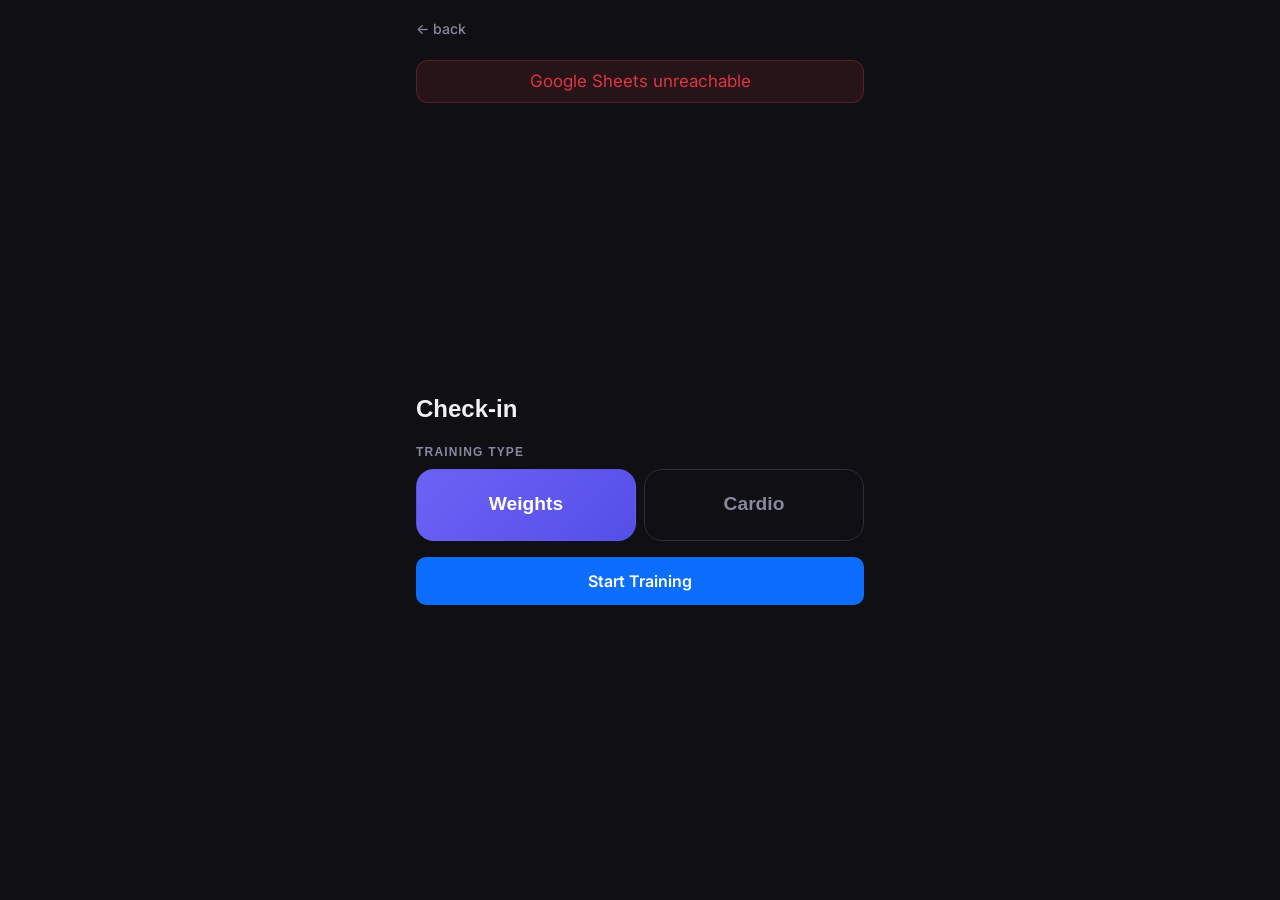
==== gymapps/checkin.html @ d34bef85 "Update checkin.html" ====
<!DOCTYPE html>
<html lang="en">
<head>
  <meta charset="UTF-8" />
  <meta name="viewport" content="width=device-width, initial-scale=1.0, user-scalable=no" />
  <title>Check-in</title>
  <link rel="stylesheet" href="shared.css" />
  <style>
    .ci-page {
      display: flex;
      flex-direction: column;
      height: 100vh;
      height: 100dvh;
      padding: 16px;
      overflow: hidden;
    }

    .top-bar {
      flex-shrink: 0;
      margin-bottom: 8px;
    }

    #syncNotice {
      background: rgba(245, 158, 11, 0.12);
      border: 1px solid rgba(245, 158, 11, 0.35);
      border-radius: 12px;
      padding: 10px 12px;
      color: var(--amber);
      text-align: center;
      margin-bottom: 8px;
      flex-shrink: 0;
    }

    #statusNotice {
      background: rgba(34, 197, 94, 0.10);
      border: 1px solid rgba(34, 197, 94, 0.25);
      border-radius: 12px;
      padding: 8px 12px;
      color: var(--green);
      text-align: center;
      margin-bottom: 8px;
      flex-shrink: 0;
    }

    .hidden {
      display: none !important;
    }

    h1 {
      font-family: 'Syne', sans-serif;
      font-weight: 800;
      font-size: 1.5rem;
      color: var(--text);
      margin: 0;
    }

    .label {
      font-family: 'Syne', sans-serif;
      font-weight: 700;
      font-size: 0.75rem;
      text-transform: uppercase;
      letter-spacing: 0.1em;
      color: var(--muted);
    }

    input,
    textarea {
      width: 100%;
      background: var(--card);
      border: 1px solid var(--border);
      border-radius: 14px;
      color: var(--text);
      padding: 12px 14px;
      box-sizing: border-box;
      outline: none;
      font: inherit;
    }

    textarea {
      min-height: 52px;
      resize: none;
    }

    #viewIdle {
      flex: 1;
      display: flex;
      flex-direction: column;
      justify-content: center;
      gap: 16px;
      overflow: hidden;
    }

    .toggle-group {
      display: flex;
      gap: 8px;
    }

    .toggle-option {
      flex: 1;
      min-height: 72px;
      display: flex;
      align-items: center;
      justify-content: center;
      border-radius: 18px;
      border: 1px solid var(--border);
      background: var(--card);
      color: var(--muted);
      font-family: 'Syne', sans-serif;
      font-weight: 800;
      font-size: 1.2rem;
      cursor: pointer;
      user-select: none;
    }

    .toggle-option.selected.weights {
      background: linear-gradient(135deg, #6c63f5 0%, #554ee8 100%);
      color: white;
      border-color: transparent;
    }

    .toggle-option.selected.cardio {
      background: linear-gradient(135deg, #e91e8c 0%, #c21874 100%);
      color: white;
      border-color: transparent;
    }

    #viewResume {
      flex: 1;
      display: flex;
      flex-direction: column;
      justify-content: center;
      gap: 10px;
    }

    .resume-title {
      font-family: 'Syne', sans-serif;
      font-weight: 800;
      font-size: 1.5rem;
      color: var(--text);
    }

    .resume-meta {
      font-family: 'DM Mono', monospace;
      font-weight: 500;
      color: var(--muted);
      line-height: 1.5;
    }

    #viewActive {
      flex: 1;
      display: flex;
      flex-direction: column;
    }

    .active-type-label {
      font-family: 'Syne', sans-serif;
      font-weight: 700;
      font-size: 0.75rem;
      text-transform: uppercase;
      letter-spacing: 0.1em;
      color: var(--muted);
      flex-shrink: 0;
    }

    .active-center {
      flex: 1;
      display: flex;
      flex-direction: column;
      justify-content: center;
      align-items: center;
    }

    .active-timer {
      font-family: 'DM Mono', monospace;
      font-weight: 500;
      font-size: clamp(3.4rem, 14vw, 5rem);
      line-height: 1;
      color: var(--text);
    }

    .active-timer.warning-color {
      color: var(--amber);
    }

    .active-warning {
      margin-top: 12px;
      font-family: 'Syne', sans-serif;
      font-weight: 700;
      font-size: 0.75rem;
      text-transform: uppercase;
      letter-spacing: 0.08em;
      color: var(--amber);
      text-align: center;
    }

    .active-buttons {
      display: flex;
      flex-direction: column;
      gap: 8px;
      flex-shrink: 0;
    }

    #viewSummary {
      flex: 1;
      display: flex;
      flex-direction: column;
      gap: 10px;
      overflow: hidden;
    }

    .summary-elapsed {
      font-family: 'DM Mono', monospace;
      font-weight: 500;
      font-size: clamp(2.4rem, 10vw, 3rem);
      line-height: 1;
      color: var(--green);
      text-align: center;
      flex-shrink: 0;
      margin-top: 4px;
    }

    .limit-msg {
      text-align: center;
      color: var(--amber);
      font-family: 'Syne', sans-serif;
      font-weight: 700;
      font-size: 0.75rem;
      text-transform: uppercase;
      letter-spacing: 0.08em;
      flex-shrink: 0;
    }

    .time-row {
      display: flex;
      gap: 8px;
      flex-shrink: 0;
    }

    .time-field {
      flex: 1;
      display: flex;
      flex-direction: column;
      gap: 4px;
    }

    .summary-section,
    .summary-comment {
      display: flex;
      flex-direction: column;
      gap: 6px;
      flex-shrink: 0;
    }

    .chip-group {
      display: flex;
      gap: 6px;
      flex-wrap: wrap;
    }

    .chip {
      background: var(--card);
      border: 1px solid var(--border);
      border-radius: 12px;
      color: var(--muted);
      padding: 8px 14px;
      font-family: 'Syne', sans-serif;
      font-weight: 800;
      font-size: 0.9rem;
      cursor: pointer;
      user-select: none;
    }

    .chip.selected {
      background: linear-gradient(135deg, #6c63f5 0%, #554ee8 100%);
      border-color: transparent;
      color: white;
    }

    .summary-buttons {
      margin-top: auto;
      display: flex;
      flex-direction: column;
      gap: 8px;
      flex-shrink: 0;
      padding-top: 4px;
    }
  </style>
</head>
<body>
  <div class="ci-page">
    <div class="top-bar">
      <a class="back-link" href="index.html">← back</a>
    </div>

    <div id="syncNotice" class="hidden">Saved locally — will sync on next open</div>
    <div id="statusNotice" class="hidden"></div>

    <!-- IDLE -->
    <div id="viewIdle" class="hidden">
      <h1>Check-in</h1>

      <div>
        <div class="label" style="margin-bottom:8px;">Training type</div>
        <div class="toggle-group">
          <div
            class="toggle-option selected weights"
            id="toggleWeights"
            onclick="selectType('weights')"
          >
            Weights
          </div>
          <div
            class="toggle-option cardio"
            id="toggleCardio"
            onclick="selectType('cardio')"
          >
            Cardio
          </div>
        </div>
      </div>

      <button class="btn-primary" onclick="startSession()">Start Training</button>
    </div>

    <!-- RESUME -->
    <div id="viewResume" class="hidden">
      <div class="resume-title">Active session found</div>
      <div class="resume-meta" id="resumeMeta"></div>
      <button class="btn-primary" onclick="resumeSession()">Resume</button>
      <button class="btn-secondary" onclick="stopNow()">Stop now</button>
      <button class="btn-danger" onclick="discardSession()">Discard</button>
    </div>

    <!-- ACTIVE -->
    <div id="viewActive" class="hidden">
      <div class="active-type-label" id="activeTypeLabel">Weights</div>

      <div class="active-center">
        <div class="active-timer" id="activeTimer">0:00</div>
        <div class="active-warning hidden" id="activeWarning">2h limit approaching</div>
      </div>

      <div class="active-buttons">
        <button class="btn-secondary" id="btnPause" onclick="togglePause()">Pause Training</button>
        <button class="btn-danger" onclick="stopSession()">Stop Training</button>
      </div>
    </div>

    <!-- SUMMARY -->
    <div id="viewSummary" class="hidden">
      <div class="summary-elapsed" id="summaryElapsed">0:00</div>
      <div class="limit-msg hidden" id="limitMsg"></div>

      <div class="time-row">
        <div class="time-field">
          <div class="label">Start</div>
          <input type="time" id="editStart" />
        </div>
        <div class="time-field">
          <div class="label">End</div>
          <input type="time" id="editEnd" />
        </div>
      </div>

      <div class="summary-section">
        <div class="label">Mood</div>
        <div class="chip-group">
          <div class="chip" data-group="mood" data-val="Hard" onclick="selectChip(this)">Hard</div>
          <div class="chip" data-group="mood" data-val="Tired" onclick="selectChip(this)">Tired</div>
          <div class="chip" data-group="mood" data-val="Good" onclick="selectChip(this)">Good</div>
        </div>
      </div>

      <div class="summary-section">
        <div class="label">Last food</div>
        <div class="chip-group">
          <div class="chip" data-group="food" data-val="<1h" onclick="selectChip(this)">&lt;1h</div>
          <div class="chip" data-group="food" data-val="1-2h" onclick="selectChip(this)">1–2h</div>
          <div class="chip" data-group="food" data-val="2-3h" onclick="selectChip(this)">2–3h</div>
          <div class="chip" data-group="food" data-val="3h+" onclick="selectChip(this)">3h+</div>
        </div>
      </div>

      <div class="summary-comment">
        <div class="label">Comment</div>
        <textarea id="commentInput" placeholder="optional"></textarea>
      </div>

      <div class="summary-buttons">
        <button class="btn-primary" onclick="saveSession()">Save Session</button>
        <button class="btn-danger" onclick="discardSummary()">Discard</button>
      </div>
    </div>
  </div>

  <script src="shared.js"></script>
  <script>
    const SHEET_URL = 'https://script.google.com/macros/s/AKfycbyAhNvxi6GxG8TmORtA_VI2n3TLLpJMqLxxv_bQP39bUSo3tLiWYA6qMaJTE-My8FbU7A/exec';
    const WARN_MS = 105 * 60 * 1000;
    const LIMIT_MS = 120 * 60 * 1000;
    const HB_INTERVAL = 10 * 60 * 1000;

    let timer = new LiveTimer();
    let sessionType = 'weights';
    let rafId = null;
    let hbTimer = null;
    let warned = false;
    let autoStopped = false;
    let summaryEndTs = null;

    const LS = {
      save() {
        localStorage.setItem('ci_startTs', timer.startTs || '');
        localStorage.setItem('ci_pausedMs', String(timer.pausedMs || 0));
        localStorage.setItem('ci_pauseTs', timer.pauseTs || '');
        localStorage.setItem('ci_status', 'active');
        localStorage.setItem('ci_type', sessionType);
      },

      clear() {
        [
          'ci_startTs',
          'ci_pausedMs',
          'ci_pauseTs',
          'ci_status',
          'ci_type',
          'ci_rowId'
        ].forEach((k) => localStorage.removeItem(k));
      },

      load() {
        return {
          startTs: parseInt(localStorage.getItem('ci_startTs'), 10) || null,
          pausedMs: parseInt(localStorage.getItem('ci_pausedMs'), 10) || 0,
          pauseTs: parseInt(localStorage.getItem('ci_pauseTs'), 10) || null,
          status: localStorage.getItem('ci_status'),
          type: localStorage.getItem('ci_type') || 'weights',
          rowId: localStorage.getItem('ci_rowId')
        };
      }
    };

    function showStatus(msg, ok = true) {
      const el = document.getElementById('statusNotice');
      el.textContent = msg;
      el.style.color = ok ? 'var(--green)' : 'var(--red)';
      el.style.borderColor = ok ? 'rgba(34,197,94,0.25)' : 'rgba(239,68,68,0.25)';
      el.style.background = ok ? 'rgba(34,197,94,0.10)' : 'rgba(239,68,68,0.10)';
      el.classList.remove('hidden');
      setTimeout(() => el.classList.add('hidden'), 3000);
    }

    function showSyncNotice() {
      const el = document.getElementById('syncNotice');
      el.classList.remove('hidden');
      setTimeout(() => el.classList.add('hidden'), 4000);
    }

    function storePending(payload) {
      const q = JSON.parse(localStorage.getItem('ci_pending') || '[]');
      q.push(payload);
      localStorage.setItem('ci_pending', JSON.stringify(q));
    }

    async function flushPending() {
      const q = JSON.parse(localStorage.getItem('ci_pending') || '[]');
      if (!q.length) return;

      const remaining = [];
      for (const payload of q) {
        const ok = await sheetPost(payload, true);
        if (!ok) remaining.push(payload);
      }

      localStorage.setItem('ci_pending', JSON.stringify(remaining));
    }

    async function sheetPing() {
      try {
        const res = await fetch(`${SHEET_URL}?action=ping`, {
          method: 'GET'
        });
        return await res.json();
      } catch (e) {
        return { ok: false };
      }
    }

    async function sheetGet() {
      try {
        const res = await fetch(`${SHEET_URL}?action=get&date=${encodeURIComponent(todayKey())}`, {
          method: 'GET'
        });
        return await res.json();
      } catch (e) {
        return null;
      }
    }

    async function sheetPost(data, skipQueue = false) {
      try {
        await fetch(SHEET_URL, {
          method: 'POST',
          mode: 'no-cors',
          headers: {
            'Content-Type': 'text/plain;charset=utf-8'
          },
          body: JSON.stringify(data)
        });
        return true;
      } catch (e) {
        if (!skipQueue) {
          storePending(data);
          showSyncNotice();
        }
        return false;
      }
    }

    function showView(id) {
      ['viewIdle', 'viewResume', 'viewActive', 'viewSummary'].forEach((v) => {
        document.getElementById(v).classList.toggle('hidden', v !== id);
      });
    }

    function selectType(type) {
      sessionType = type;

      const weights = document.getElementById('toggleWeights');
      const cardio = document.getElementById('toggleCardio');

      weights.classList.toggle('selected', type === 'weights');
      cardio.classList.toggle('selected', type === 'cardio');
    }

    function selectChip(el) {
      document
        .querySelectorAll(`.chip[data-group="${el.dataset.group}"]`)
        .forEach((c) => c.classList.remove('selected'));
      el.classList.add('selected');
    }

    function getChipVal(group) {
      const el = document.querySelector(`.chip[data-group="${group}"].selected`);
      return el ? el.dataset.val : '';
    }

    function makeRowId() {
      return `${todayKey()}-${Date.now()}`;
    }

    function getRowId() {
      let id = localStorage.getItem('ci_rowId');
      if (!id) {
        id = makeRowId();
        localStorage.setItem('ci_rowId', id);
      }
      return id;
    }

    function tsToTimeStr(ts) {
      const d = new Date(ts);
      return `${String(d.getHours()).padStart(2, '0')}:${String(d.getMinutes()).padStart(2, '0')}`;
    }

    function weekday(ts) {
      return ['Sun', 'Mon', 'Tue', 'Wed', 'Thu', 'Fri', 'Sat'][new Date(ts).getDay()];
    }

    function formatDuration(ms) {
      const total = Math.floor(ms / 1000);
      const h = Math.floor(total / 3600);
      const m = Math.floor((total % 3600) / 60);
      const s = total % 60;
      return `${String(h).padStart(2, '0')}:${String(m).padStart(2, '0')}:${String(s).padStart(2, '0')}`;
    }

    function resetVisualWarnings() {
      document.getElementById('activeWarning').classList.add('hidden');
      document.getElementById('activeTimer').classList.remove('warning-color');
      document.getElementById('limitMsg').classList.add('hidden');
    }

    async function startSession() {
      timer.start();

      sessionType = document.getElementById('toggleWeights').classList.contains('selected')
        ? 'weights'
        : 'cardio';

      warned = false;
      autoStopped = false;
      summaryEndTs = null;
      resetVisualWarnings();

      LS.save();

      const rowId = getRowId();
      await sheetPost({
        action: 'start',
        rowId,
        date: todayKey(),
        weekday: weekday(timer.startTs),
        start: tsToTimeStr(timer.startTs),
        type: sessionType,
        status: 'active',
        created_at: new Date(timer.startTs).toISOString()
      });

      startHB();
      document.getElementById('activeTypeLabel').textContent =
        sessionType.charAt(0).toUpperCase() + sessionType.slice(1);

      showView('viewActive');
      runActiveLoop();
    }

    function resumeSession() {
      const s = LS.load();
      sessionType = s.type;
      timer.restore(s.startTs, s.pausedMs, s.pauseTs);

      warned = false;
      autoStopped = false;
      summaryEndTs = null;
      resetVisualWarnings();

      document.getElementById('activeTypeLabel').textContent =
        sessionType.charAt(0).toUpperCase() + sessionType.slice(1);

      document.getElementById('btnPause').textContent = timer.running
        ? 'Pause Training'
        : 'Resume Training';

      startHB();
      showView('viewActive');
      runActiveLoop();
    }

    function togglePause() {
      if (timer.running) {
        timer.pause();
        document.getElementById('btnPause').textContent = 'Resume Training';
      } else {
        timer.resume();
        document.getElementById('btnPause').textContent = 'Pause Training';
      }
      LS.save();
    }

    function runActiveLoop() {
      if (rafId) cancelAnimationFrame(rafId);
      rafId = requestAnimationFrame(activeLoop);
    }

    function activeLoop() {
      const elapsed = timer.elapsed();
      const timerEl = document.getElementById('activeTimer');
      const warnEl = document.getElementById('activeWarning');

      timerEl.textContent = formatTime(elapsed);

      if (!warned && elapsed >= WARN_MS) {
        warned = true;
        timerEl.classList.add('warning-color');
        warnEl.classList.remove('hidden');
      }

      if (!autoStopped && elapsed >= LIMIT_MS) {
        autoStopped = true;
        summaryEndTs = Date.now();
        document.getElementById('limitMsg').textContent = '2h limit reached';
        document.getElementById('limitMsg').classList.remove('hidden');
        stopHB();
        showSummaryView(elapsed);
        return;
      }

      rafId = requestAnimationFrame(activeLoop);
    }

    function stopSession() {
      if (rafId) cancelAnimationFrame(rafId);
      stopHB();
      summaryEndTs = Date.now();
      showSummaryView(timer.elapsed());
    }

    function stopNow() {
      const s = LS.load();
      timer.restore(s.startTs, s.pausedMs, s.pauseTs);
      sessionType = s.type;
      summaryEndTs = Date.now();
      showSummaryView(timer.elapsed());
    }

    function showSummaryView(elapsed) {
      if (rafId) cancelAnimationFrame(rafId);

      document.getElementById('summaryElapsed').textContent = formatTime(elapsed);
      document.getElementById('editStart').value = timer.startTs ? tsToTimeStr(timer.startTs) : '';
      document.getElementById('editEnd').value = tsToTimeStr(summaryEndTs || Date.now());
      document.getElementById('commentInput').value = '';

      document.querySelectorAll('.chip').forEach((c) => c.classList.remove('selected'));

      showView('viewSummary');
    }

    async function saveSession() {
      const elapsed = timer.elapsed();

      const payload = {
        action: 'stop',
        rowId: getRowId(),
        date: todayKey(),
        weekday: weekday(timer.startTs),
        start: document.getElementById('editStart').value,
        end: document.getElementById('editEnd').value,
        duration: formatDuration(elapsed),
        type: sessionType,
        mood: getChipVal('mood'),
        last_food: getChipVal('food'),
        comment: document.getElementById('commentInput').value.trim(),
        status: 'done',
        heartbeat_elapsed: Math.floor(elapsed / 1000),
        created_at: new Date(timer.startTs).toISOString(),
        updated_at: new Date().toISOString()
      };

      await sheetPost(payload);
      LS.clear();
      window.location.href = 'index.html';
    }

    async function discardSummary() {
      await sheetPost({
        action: 'discard',
        rowId: getRowId(),
        status: 'cancelled',
        updated_at: new Date().toISOString()
      });

      LS.clear();
      resetToIdle();
    }

    async function discardSession() {
      const s = LS.load();

      if (s.rowId) {
        await sheetPost({
          action: 'discard',
          rowId: s.rowId,
          status: 'cancelled',
          updated_at: new Date().toISOString()
        });
      }

      LS.clear();
      resetToIdle();
    }

    function resetToIdle() {
      if (rafId) cancelAnimationFrame(rafId);
      stopHB();

      timer = new LiveTimer();
      warned = false;
      autoStopped = false;
      summaryEndTs = null;

      resetVisualWarnings();
      document.getElementById('btnPause').textContent = 'Pause Training';

      showView('viewIdle');
    }

    function startHB() {
      stopHB();
      hbTimer = setInterval(() => {
        LS.save();
        sheetPost({
          action: 'heartbeat',
          rowId: getRowId(),
          heartbeat_elapsed: Math.floor(timer.elapsed() / 1000),
          updated_at: new Date().toISOString()
        });
      }, HB_INTERVAL);
    }

    function stopHB() {
      if (hbTimer) {
        clearInterval(hbTimer);
        hbTimer = null;
      }
    }

    async function init() {
      const ping = await sheetPing();
      if (ping && ping.ok) {
        showStatus('Google Sheets connected', true);
      } else {
        showStatus('Google Sheets unreachable', false);
      }

      await flushPending();

      const s = LS.load();
      if (s.status === 'active' && s.startTs) {
        const started = new Date(s.startTs);
        const now = new Date();

        const sameDay =
          started.getFullYear() === now.getFullYear() &&
          started.getMonth() === now.getMonth() &&
          started.getDate() === now.getDate();

        if (sameDay) {
          const elapsed = s.pauseTs
            ? s.pauseTs - s.startTs - s.pausedMs
            : Date.now() - s.startTs - s.pausedMs;

          document.getElementById('resumeMeta').textContent =
            `${s.type} · ${formatTime(elapsed)} elapsed · started ${tsToTimeStr(s.startTs)}`;

          sessionType = s.type;
          selectType(s.type);
          showView('viewResume');
          return;
        }

        LS.clear();
      }

      const cloud = await sheetGet();
      if (cloud && cloud.status === 'active') {
        document.getElementById('resumeMeta').textContent =
          `${cloud.type || 'weights'} · started ${cloud.start}`;
        showView('viewResume');
        return;
      }

      showView('viewIdle');
    }

    init();
  </script>
</body>
</html>
---- gymapps/shared.css ----
@import url('https://fonts.googleapis.com/css2?family=Inter:wght@400;500;600;700&family=DM+Mono:wght@500&display=swap');

:root {
  --bg:      #0f0f14;
  --surface: #1a1a22;
  --border:  #2e2e3c;
  --text:    #f2f2f5;
  --muted:   #8888a0;
  --green:   #198754;
  --blue:    #0d6efd;
  --red:     #dc3545;
  --amber:   #ffc107;
  --violet:  #6c63f5;
  --pink:    #e91e8c;
}

*, *::before, *::after {
  box-sizing: border-box;
  margin: 0;
  padding: 0;
  -webkit-tap-highlight-color: transparent;
}

html, body {
  height: 100dvh;
  width: 100%;
  overflow: hidden;
}

body {
  background: var(--bg);
  color: var(--text);
  font-family: 'Inter', system-ui, -apple-system, sans-serif;
  font-size: 17px;
  line-height: 1.5;
  max-width: 480px;
  margin: 0 auto;
}

.page {
  display: flex;
  flex-direction: column;
  height: 100dvh;
  padding: 16px;
  overflow: hidden;
}

.top-bar {
  flex-shrink: 0;
  padding-bottom: 10px;
}

.top-bar a {
  color: var(--muted);
  text-decoration: none;
  font-size: 0.88rem;
  font-weight: 500;
}

button {
  -webkit-appearance: none;
  appearance: none;
  outline: none;
  border: none;
  cursor: pointer;
  transition: filter 0.1s;
  font-family: 'Inter', system-ui, sans-serif;
  font-weight: 600;
  font-size: 1rem;
  border-radius: 10px;
  padding: 14px 20px;
  width: 100%;
  text-align: center;
}

button:active   { filter: brightness(0.85); }
button:disabled { opacity: 0.4; cursor: default; }

.btn-primary   { background: var(--blue);    color: #fff; }
.btn-success   { background: var(--green);   color: #fff; }
.btn-danger    { background: var(--red);     color: #fff; }
.btn-warning   { background: var(--amber);   color: #000; }
.btn-secondary { background: var(--surface); color: var(--text); border: 1px solid var(--border); }
.btn-pink      { background: #c2185b;        color: #fff; }

.btn-sm {
  padding: 8px 14px;
  font-size: 0.88rem;
  border-radius: 8px;
  width: auto;
}

.label {
  font-size: 0.8rem;
  font-weight: 600;
  text-transform: uppercase;
  letter-spacing: 0.06em;
  color: var(--muted);
}

.mono {
  font-family: 'DM Mono', monospace;
  font-weight: 500;
}

.hidden { display: none !important; }

input[type=range] {
  -webkit-appearance: none;
  appearance: none;
  width: 100%;
  height: 6px;
  background: var(--border);
  border-radius: 3px;
  outline: none;
}

input[type=range]::-webkit-slider-thumb {
  -webkit-appearance: none;
  width: 22px;
  height: 22px;
  background: var(--blue);
  border-radius: 50%;
  cursor: pointer;
}

input[type=range]::-moz-range-thumb {
  width: 22px;
  height: 22px;
  background: var(--blue);
  border-radius: 50%;
  cursor: pointer;
  border: none;
}

input[type=text], input[type=time], textarea {
  background: var(--surface);
  border: 1px solid var(--border);
  border-radius: 10px;
  color: var(--text);
  font-family: 'Inter', system-ui, sans-serif;
  font-size: 1rem;
  font-weight: 500;
  padding: 10px 14px;
  width: 100%;
  outline: none;
}

input[type=text]:focus, input[type=time]:focus, textarea:focus {
  border-color: var(--blue);
}

textarea {
  resize: none;
}
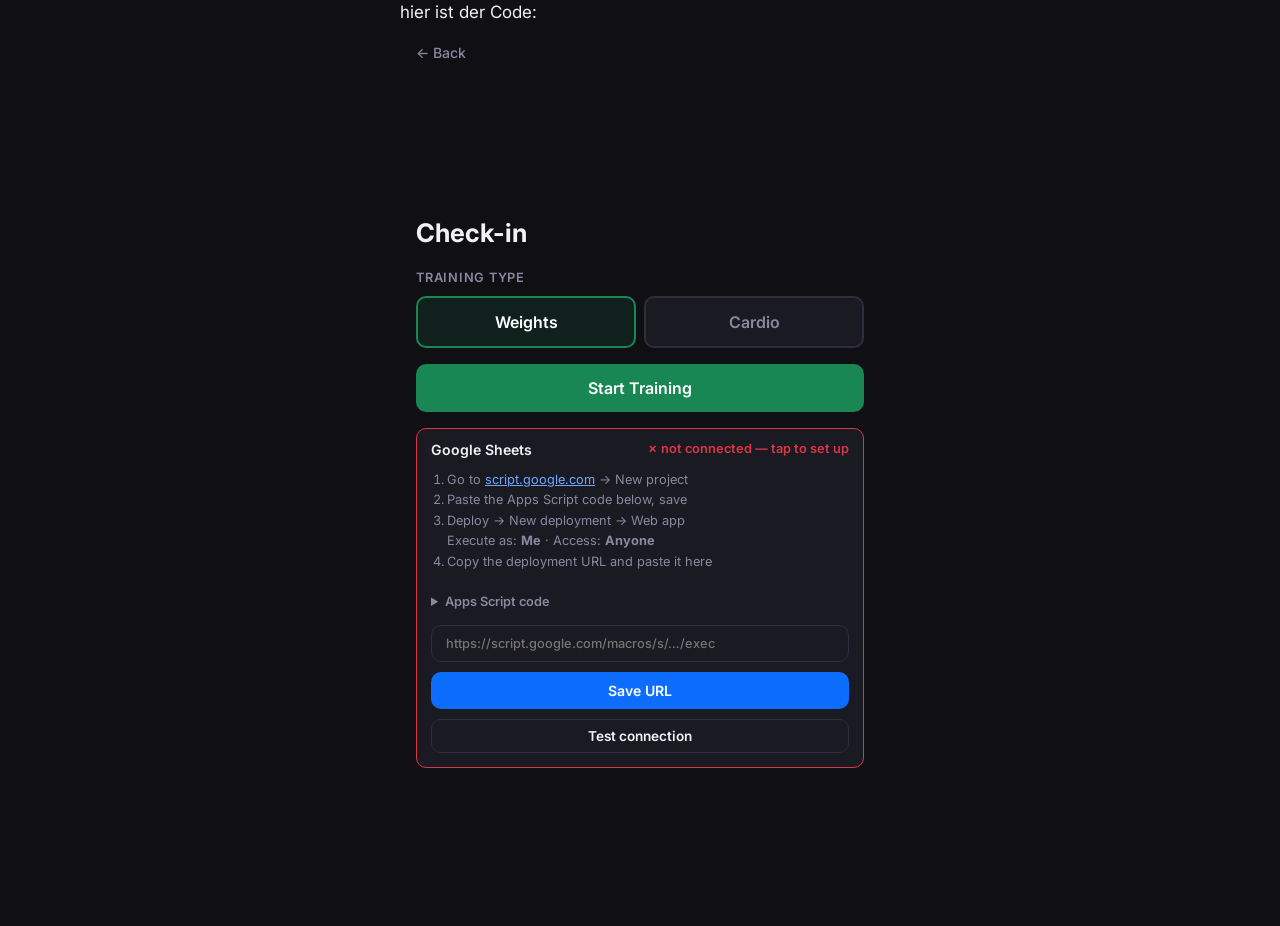
==== commit e2768c7e: "Update checkin.html back to the old version." ====
--- a/gymapps/checkin.html
+++ b/gymapps/checkin.html
@@ -1,10 +1,12 @@
+hier ist der Code:
+
 <!DOCTYPE html>
 <html lang="en">
 <head>
-  <meta charset="UTF-8" />
-  <meta name="viewport" content="width=device-width, initial-scale=1.0, user-scalable=no" />
+  <meta charset="UTF-8">
+  <meta name="viewport" content="width=device-width, initial-scale=1.0, user-scalable=no">
   <title>Check-in</title>
-  <link rel="stylesheet" href="shared.css" />
+  <link rel="stylesheet" href="shared.css">
   <style>
     .ci-page {
       display: flex;
@@ -15,72 +17,20 @@
       overflow: hidden;
     }
 
-    .top-bar {
+    #syncNotice {
+      background: rgba(255,193,7,0.1);
+      border: 1px solid rgba(255,193,7,0.3);
+      border-radius: 8px;
+      padding: 8px 12px;
+      font-size: 0.85rem;
+      font-weight: 500;
+      color: var(--amber);
+      text-align: center;
       flex-shrink: 0;
       margin-bottom: 8px;
     }
 
-    #syncNotice {
-      background: rgba(245, 158, 11, 0.12);
-      border: 1px solid rgba(245, 158, 11, 0.35);
-      border-radius: 12px;
-      padding: 10px 12px;
-      color: var(--amber);
-      text-align: center;
-      margin-bottom: 8px;
-      flex-shrink: 0;
-    }
-
-    #statusNotice {
-      background: rgba(34, 197, 94, 0.10);
-      border: 1px solid rgba(34, 197, 94, 0.25);
-      border-radius: 12px;
-      padding: 8px 12px;
-      color: var(--green);
-      text-align: center;
-      margin-bottom: 8px;
-      flex-shrink: 0;
-    }
-
-    .hidden {
-      display: none !important;
-    }
-
-    h1 {
-      font-family: 'Syne', sans-serif;
-      font-weight: 800;
-      font-size: 1.5rem;
-      color: var(--text);
-      margin: 0;
-    }
-
-    .label {
-      font-family: 'Syne', sans-serif;
-      font-weight: 700;
-      font-size: 0.75rem;
-      text-transform: uppercase;
-      letter-spacing: 0.1em;
-      color: var(--muted);
-    }
-
-    input,
-    textarea {
-      width: 100%;
-      background: var(--card);
-      border: 1px solid var(--border);
-      border-radius: 14px;
-      color: var(--text);
-      padding: 12px 14px;
-      box-sizing: border-box;
-      outline: none;
-      font: inherit;
-    }
-
-    textarea {
-      min-height: 52px;
-      resize: none;
-    }
-
+    /* ── IDLE ── */
     #viewIdle {
       flex: 1;
       display: flex;
@@ -90,38 +40,138 @@
       overflow: hidden;
     }
 
-    .toggle-group {
-      display: flex;
-      gap: 8px;
-    }
+    h1 { font-size: 1.6rem; font-weight: 700; flex-shrink: 0; }
+
+    .toggle-group { display: flex; gap: 8px; flex-shrink: 0; }
 
     .toggle-option {
       flex: 1;
-      min-height: 72px;
+      background: var(--surface);
+      border: 2px solid var(--border);
+      border-radius: 10px;
+      padding: 12px;
+      text-align: center;
+      font-size: 1rem;
+      font-weight: 600;
+      cursor: pointer;
+      color: var(--muted);
+      transition: all 0.1s;
+    }
+
+    .toggle-option.selected {
+      border-color: var(--green);
+      color: #fff;
+      background: rgba(25,135,84,0.15);
+    }
+
+    .toggle-option:active { filter: brightness(0.85); }
+
+    /* Sheets setup */
+    .sheets-setup {
+      flex-shrink: 0;
+      background: var(--surface);
+      border: 1px solid var(--border);
+      border-radius: 10px;
+      overflow: hidden;
+    }
+
+    .sheets-setup.not-configured {
+      border-color: var(--red);
+    }
+
+    .sheets-setup.connected .setup-steps,
+    .sheets-setup.connected details {
+      display: none;
+    }
+
+    .sheets-toggle {
       display: flex;
       align-items: center;
-      justify-content: center;
-      border-radius: 18px;
-      border: 1px solid var(--border);
-      background: var(--card);
-      color: var(--muted);
-      font-family: 'Syne', sans-serif;
-      font-weight: 800;
-      font-size: 1.2rem;
+      justify-content: space-between;
+      padding: 10px 14px;
       cursor: pointer;
       user-select: none;
     }
 
-    .toggle-option.selected.weights {
-      background: linear-gradient(135deg, #6c63f5 0%, #554ee8 100%);
-      color: white;
-      border-color: transparent;
-    }
-
-    .toggle-option.selected.cardio {
-      background: linear-gradient(135deg, #e91e8c 0%, #c21874 100%);
-      color: white;
-      border-color: transparent;
+    .sheets-toggle-label {
+      font-size: 0.88rem;
+      font-weight: 600;
+    }
+
+    .sheets-toggle-status {
+      font-size: 0.8rem;
+      font-weight: 600;
+      color: var(--muted);
+    }
+
+    .sheets-toggle-status.err { color: var(--red); }
+    .sheets-toggle-status.ok  { color: #75b798; }
+
+    .url-error {
+      font-size: 0.8rem;
+      font-weight: 500;
+      color: var(--red);
+      padding: 0 2px;
+    }
+
+    .sheets-body {
+      padding: 0 14px 14px;
+      display: flex;
+      flex-direction: column;
+      gap: 10px;
+    }
+
+    .sheets-body.hidden { display: none; }
+
+    .sheets-body input {
+      font-size: 0.8rem;
+    }
+
+    .sheets-body .btn-primary {
+      padding: 10px 14px;
+      font-size: 0.88rem;
+    }
+
+    .setup-steps {
+      font-size: 0.8rem;
+      color: var(--muted);
+      line-height: 1.6;
+    }
+
+    .setup-steps ol {
+      padding-left: 16px;
+    }
+
+    .setup-steps a {
+      color: #6ea8fe;
+    }
+
+    details {
+      margin-top: 6px;
+    }
+
+    details summary {
+      font-size: 0.8rem;
+      font-weight: 600;
+      color: var(--muted);
+      cursor: pointer;
+      user-select: none;
+      padding: 4px 0;
+    }
+
+    pre.code-block {
+      background: #0a0a10;
+      border: 1px solid var(--border);
+      border-radius: 8px;
+      padding: 10px;
+      font-family: 'DM Mono', monospace;
+      font-size: 0.7rem;
+      color: #c8d3f5;
+      overflow-x: auto;
+      white-space: pre;
+      margin-top: 6px;
+      max-height: 180px;
+      overflow-y: auto;
     }
 
     #viewResume {
@@ -132,19 +182,8 @@
       gap: 10px;
     }
 
-    .resume-title {
-      font-family: 'Syne', sans-serif;
-      font-weight: 800;
-      font-size: 1.5rem;
-      color: var(--text);
-    }
-
-    .resume-meta {
-      font-family: 'DM Mono', monospace;
-      font-weight: 500;
-      color: var(--muted);
-      line-height: 1.5;
-    }
+    .resume-title { font-size: 1.3rem; font-weight: 700; margin-bottom: 4px; }
+    .resume-meta  { font-family: 'DM Mono', monospace; font-size: 0.88rem; color: var(--muted); margin-bottom: 8px; }
 
     #viewActive {
       flex: 1;
@@ -153,11 +192,10 @@
     }
 
     .active-type-label {
-      font-family: 'Syne', sans-serif;
-      font-weight: 700;
-      font-size: 0.75rem;
+      font-size: 0.8rem;
+      font-weight: 600;
       text-transform: uppercase;
-      letter-spacing: 0.1em;
+      letter-spacing: 0.06em;
       color: var(--muted);
       flex-shrink: 0;
     }
@@ -166,38 +204,34 @@
       flex: 1;
       display: flex;
       flex-direction: column;
+      align-items: center;
       justify-content: center;
-      align-items: center;
     }
 
     .active-timer {
       font-family: 'DM Mono', monospace;
       font-weight: 500;
-      font-size: clamp(3.4rem, 14vw, 5rem);
+      font-size: 5rem;
       line-height: 1;
       color: var(--text);
     }
 
-    .active-timer.warning-color {
+    .active-timer.warning-color { color: var(--amber); }
+
+    .active-warning {
+      font-size: 0.8rem;
+      font-weight: 600;
       color: var(--amber);
-    }
-
-    .active-warning {
-      margin-top: 12px;
-      font-family: 'Syne', sans-serif;
-      font-weight: 700;
-      font-size: 0.75rem;
-      text-transform: uppercase;
-      letter-spacing: 0.08em;
-      color: var(--amber);
-      text-align: center;
+      margin-top: 10px;
+      min-height: 1em;
     }
 
     .active-buttons {
+      flex-shrink: 0;
       display: flex;
       flex-direction: column;
       gap: 8px;
-      flex-shrink: 0;
+      padding-top: 10px;
     }
 
     #viewSummary {
@@ -210,139 +244,213 @@
 
     .summary-elapsed {
       font-family: 'DM Mono', monospace;
-      font-weight: 500;
-      font-size: clamp(2.4rem, 10vw, 3rem);
+      font-size: 2.8rem;
       line-height: 1;
-      color: var(--green);
+      color: #75b798;
       text-align: center;
       flex-shrink: 0;
-      margin-top: 4px;
     }
 
     .limit-msg {
+      font-size: 0.8rem;
+      font-weight: 600;
+      text-transform: uppercase;
+      letter-spacing: 0.04em;
+      color: var(--amber);
       text-align: center;
-      color: var(--amber);
-      font-family: 'Syne', sans-serif;
-      font-weight: 700;
-      font-size: 0.75rem;
-      text-transform: uppercase;
-      letter-spacing: 0.08em;
       flex-shrink: 0;
     }
 
-    .time-row {
-      display: flex;
-      gap: 8px;
+    .time-row { display: flex; gap: 8px; flex-shrink: 0; }
+    .time-field { flex: 1; display: flex; flex-direction: column; gap: 4px; }
+
+    .chip-group { display: flex; gap: 6px; flex-wrap: wrap; flex-shrink: 0; }
+
+    .chip {
+      background: var(--surface);
+      border: 1px solid var(--border);
+      border-radius: 8px;
+      color: var(--muted);
+      font-size: 0.88rem;
+      font-weight: 600;
+      padding: 7px 14px;
+      cursor: pointer;
+      transition: all 0.1s;
+    }
+
+    .chip.selected {
+      background: rgba(13,110,253,0.15);
+      border-color: var(--blue);
+      color: #6ea8fe;
+    }
+
+    .chip:active { filter: brightness(0.85); }
+
+    .summary-section { display: flex; flex-direction: column; gap: 5px; flex-shrink: 0; }
+    .summary-comment { display: flex; flex-direction: column; gap: 5px; flex-shrink: 0; }
+    .summary-comment textarea { height: 52px; }
+
+    .summary-buttons {
       flex-shrink: 0;
-    }
-
-    .time-field {
-      flex: 1;
-      display: flex;
-      flex-direction: column;
-      gap: 4px;
-    }
-
-    .summary-section,
-    .summary-comment {
-      display: flex;
-      flex-direction: column;
-      gap: 6px;
-      flex-shrink: 0;
-    }
-
-    .chip-group {
-      display: flex;
-      gap: 6px;
-      flex-wrap: wrap;
-    }
-
-    .chip {
-      background: var(--card);
-      border: 1px solid var(--border);
-      border-radius: 12px;
-      color: var(--muted);
-      padding: 8px 14px;
-      font-family: 'Syne', sans-serif;
-      font-weight: 800;
-      font-size: 0.9rem;
-      cursor: pointer;
-      user-select: none;
-    }
-
-    .chip.selected {
-      background: linear-gradient(135deg, #6c63f5 0%, #554ee8 100%);
-      border-color: transparent;
-      color: white;
-    }
-
-    .summary-buttons {
-      margin-top: auto;
       display: flex;
       flex-direction: column;
       gap: 8px;
-      flex-shrink: 0;
+      margin-top: auto;
       padding-top: 4px;
     }
   </style>
 </head>
 <body>
   <div class="ci-page">
-    <div class="top-bar">
-      <a class="back-link" href="index.html">← back</a>
-    </div>
+
+    <div class="top-bar"><a href="index.html">← Back</a></div>
 
     <div id="syncNotice" class="hidden">Saved locally — will sync on next open</div>
-    <div id="statusNotice" class="hidden"></div>
 
     <!-- IDLE -->
     <div id="viewIdle" class="hidden">
       <h1>Check-in</h1>
 
       <div>
-        <div class="label" style="margin-bottom:8px;">Training type</div>
+        <div class="label" style="margin-bottom:8px">Training type</div>
         <div class="toggle-group">
-          <div
-            class="toggle-option selected weights"
-            id="toggleWeights"
-            onclick="selectType('weights')"
-          >
-            Weights
-          </div>
-          <div
-            class="toggle-option cardio"
-            id="toggleCardio"
-            onclick="selectType('cardio')"
-          >
-            Cardio
-          </div>
+          <div class="toggle-option selected" id="toggleWeights" onclick="selectType('weights')">Weights</div>
+          <div class="toggle-option"           id="toggleCardio"  onclick="selectType('cardio')">Cardio</div>
         </div>
       </div>
 
-      <button class="btn-primary" onclick="startSession()">Start Training</button>
+      <button class="btn-success" onclick="startSession()">Start Training</button>
+
+      <!-- Google Sheets setup -->
+      <div class="sheets-setup" id="sheets-setup-box">
+        <div class="sheets-toggle" onclick="toggleSheetsPanel()">
+          <span class="sheets-toggle-label">Google Sheets</span>
+          <span class="sheets-toggle-status" id="sheetsStatus">not configured</span>
+        </div>
+        <div class="sheets-body hidden" id="sheetsBody">
+          <div class="setup-steps">
+            <ol>
+              <li>Go to <a href="https://script.google.com" target="_blank">script.google.com</a> → New project</li>
+              <li>Paste the Apps Script code below, save</li>
+              <li>Deploy → New deployment → Web app<br>Execute as: <strong>Me</strong> · Access: <strong>Anyone</strong></li>
+              <li>Copy the deployment URL and paste it here</li>
+            </ol>
+          </div>
+
+          <details>
+            <summary>Apps Script code</summary>
+            <pre class="code-block">const SHEET_NAME = 'Sessions';
+
+function doPost(e) {
+  try {
+    const d = JSON.parse(e.postData.contents);
+    const s = getSheet();
+    if (d.action === 'start') {
+      s.appendRow([d.rowId,d.date,d.weekday,d.start,
+        '','',d.type,'','','','active','',
+        d.created_at,d.created_at]);
+    } else {
+      updateRow(s, d);
+    }
+    return json({ok:true});
+  } catch(e) { return json({ok:false,error:e.toString()}); }
+}
+
+function doGet(e) {
+  try {
+    const s = getSheet();
+    const rows = s.getDataRange().getValues();
+    if (e.parameter.action==='get') {
+      for (let i=rows.length-1;i>=1;i--) {
+        if (rows[i][1]===e.parameter.date && rows[i][10]==='active') {
+          return json({rowId:rows[i][0],date:rows[i][1],
+            start:rows[i][3],type:rows[i][6],status:'active'});
+        }
+      }
+    } else if (e.parameter.action==='latest') {
+      for (let i=rows.length-1;i>=1;i--) {
+        if (rows[i][10]==='done') {
+          return json({date:rows[i][1],type:rows[i][6],duration:rows[i][5]});
+        }
+      }
+    }
+    return json(null);
+  } catch(e) { return json(null); }
+}
+
+function updateRow(s, d) {
+  const rows = s.getDataRange().getValues();
+  for (let i=1;i&lt;rows.length;i++) {
+    if (rows[i][0]!==d.rowId) continue;
+    const r = i+1;
+    if (d.action==='stop') {
+      s.getRange(r,5).setValue(d.end||'');
+      s.getRange(r,6).setValue(d.duration||'');
+      s.getRange(r,8).setValue(d.mood||'');
+      s.getRange(r,9).setValue(d.last_food||'');
+      s.getRange(r,10).setValue(d.comment||'');
+      s.getRange(r,11).setValue('done');
+      s.getRange(r,12).setValue(d.heartbeat_elapsed||'');
+      s.getRange(r,14).setValue(d.updated_at||'');
+    } else if (d.action==='heartbeat') {
+      s.getRange(r,12).setValue(d.heartbeat_elapsed||'');
+      s.getRange(r,14).setValue(d.updated_at||'');
+    } else if (d.action==='discard') {
+      s.getRange(r,11).setValue('cancelled');
+      s.getRange(r,14).setValue(d.updated_at||'');
+    }
+    return;
+  }
+}
+
+function getSheet() {
+  const ss = SpreadsheetApp.getActiveSpreadsheet();
+  let s = ss.getSheetByName(SHEET_NAME);
+  if (!s) {
+    s = ss.insertSheet(SHEET_NAME);
+    s.appendRow(['rowId','date','weekday','start',
+      'end','duration','type','mood','last_food',
+      'comment','status','heartbeat_elapsed',
+      'created_at','updated_at']);
+  }
+  return s;
+}
+
+function json(d) {
+  return ContentService
+    .createTextOutput(JSON.stringify(d))
+    .setMimeType(ContentService.MimeType.JSON);
+}</pre>
+          </details>
+
+          <input type="text" id="sheetUrlInput" placeholder="https://script.google.com/macros/s/…/exec">
+          <div class="url-error hidden" id="urlError"></div>
+          <button class="btn-primary" onclick="saveSheetUrl()">Save URL</button>
+          <button class="btn-secondary" style="padding:8px 14px;font-size:0.85rem" onclick="testSheetUrl()">Test connection</button>
+          <div class="url-error hidden" id="testResult"></div>
+        </div>
+      </div>
     </div>
 
-    <!-- RESUME -->
+    <!-- RESUME PROMPT -->
     <div id="viewResume" class="hidden">
       <div class="resume-title">Active session found</div>
       <div class="resume-meta" id="resumeMeta"></div>
-      <button class="btn-primary" onclick="resumeSession()">Resume</button>
+      <button class="btn-success"   onclick="resumeSession()">Resume</button>
       <button class="btn-secondary" onclick="stopNow()">Stop now</button>
-      <button class="btn-danger" onclick="discardSession()">Discard</button>
+      <button class="btn-danger"    onclick="discardSession()">Discard</button>
     </div>
 
     <!-- ACTIVE -->
     <div id="viewActive" class="hidden">
       <div class="active-type-label" id="activeTypeLabel">Weights</div>
-
       <div class="active-center">
         <div class="active-timer" id="activeTimer">0:00</div>
         <div class="active-warning hidden" id="activeWarning">2h limit approaching</div>
       </div>
-
       <div class="active-buttons">
-        <button class="btn-secondary" id="btnPause" onclick="togglePause()">Pause Training</button>
-        <button class="btn-danger" onclick="stopSession()">Stop Training</button>
+        <button class="btn-secondary" id="btnPause" onclick="togglePause()">Pause</button>
+        <button class="btn-danger"    onclick="stopSession()">Stop</button>
       </div>
     </div>
 
@@ -354,30 +462,30 @@
       <div class="time-row">
         <div class="time-field">
           <div class="label">Start</div>
-          <input type="time" id="editStart" />
+          <input type="time" id="editStart">
         </div>
         <div class="time-field">
           <div class="label">End</div>
-          <input type="time" id="editEnd" />
+          <input type="time" id="editEnd">
         </div>
       </div>
 
       <div class="summary-section">
         <div class="label">Mood</div>
         <div class="chip-group">
-          <div class="chip" data-group="mood" data-val="Hard" onclick="selectChip(this)">Hard</div>
-          <div class="chip" data-group="mood" data-val="Tired" onclick="selectChip(this)">Tired</div>
-          <div class="chip" data-group="mood" data-val="Good" onclick="selectChip(this)">Good</div>
+          <div class="chip" data-group="mood" data-val="hard"  onclick="selectChip(this)">Hard</div>
+          <div class="chip" data-group="mood" data-val="tired" onclick="selectChip(this)">Tired</div>
+          <div class="chip" data-group="mood" data-val="good"  onclick="selectChip(this)">Good</div>
         </div>
       </div>
 
       <div class="summary-section">
         <div class="label">Last food</div>
         <div class="chip-group">
-          <div class="chip" data-group="food" data-val="<1h" onclick="selectChip(this)">&lt;1h</div>
+          <div class="chip" data-group="food" data-val="<1h"  onclick="selectChip(this)">&lt;1h</div>
           <div class="chip" data-group="food" data-val="1-2h" onclick="selectChip(this)">1–2h</div>
           <div class="chip" data-group="food" data-val="2-3h" onclick="selectChip(this)">2–3h</div>
-          <div class="chip" data-group="food" data-val="3h+" onclick="selectChip(this)">3h+</div>
+          <div class="chip" data-group="food" data-val="3h+"  onclick="selectChip(this)">3h+</div>
         </div>
       </div>
 
@@ -387,67 +495,110 @@
       </div>
 
       <div class="summary-buttons">
-        <button class="btn-primary" onclick="saveSession()">Save Session</button>
-        <button class="btn-danger" onclick="discardSummary()">Discard</button>
+        <button class="btn-success" onclick="saveSession()">Save Session</button>
+        <button class="btn-danger"  onclick="discardSummary()">Discard</button>
       </div>
     </div>
+
   </div>
 
   <script src="shared.js"></script>
   <script>
-    const SHEET_URL = 'https://script.google.com/macros/s/AKfycbyAhNvxi6GxG8TmORtA_VI2n3TLLpJMqLxxv_bQP39bUSo3tLiWYA6qMaJTE-My8FbU7A/exec';
-    const WARN_MS = 105 * 60 * 1000;
-    const LIMIT_MS = 120 * 60 * 1000;
-    const HB_INTERVAL = 10 * 60 * 1000;
-
-    let timer = new LiveTimer();
+    const WARN_MS     = 105 * 60 * 1000;
+    const LIMIT_MS    = 120 * 60 * 1000;
+    const HB_INTERVAL = 10  * 60 * 1000;
+
+    function getSheetUrl() {
+      return localStorage.getItem('ci_sheet_url') || '';
+    }
+
+    let timer       = new LiveTimer();
     let sessionType = 'weights';
-    let rafId = null;
-    let hbTimer = null;
-    let warned = false;
+    let rafId       = null;
+    let hbTimer     = null;
+    let warned      = false;
     let autoStopped = false;
     let summaryEndTs = null;
 
     const LS = {
       save() {
-        localStorage.setItem('ci_startTs', timer.startTs || '');
-        localStorage.setItem('ci_pausedMs', String(timer.pausedMs || 0));
-        localStorage.setItem('ci_pauseTs', timer.pauseTs || '');
-        localStorage.setItem('ci_status', 'active');
-        localStorage.setItem('ci_type', sessionType);
+        localStorage.setItem('ci_startTs',  timer.startTs  || '');
+        localStorage.setItem('ci_pausedMs', timer.pausedMs || 0);
+        localStorage.setItem('ci_pauseTs',  timer.pauseTs  || '');
+        localStorage.setItem('ci_status',   'active');
+        localStorage.setItem('ci_type',     sessionType);
       },
-
       clear() {
-        [
-          'ci_startTs',
-          'ci_pausedMs',
-          'ci_pauseTs',
-          'ci_status',
-          'ci_type',
-          'ci_rowId'
-        ].forEach((k) => localStorage.removeItem(k));
+        ['ci_startTs','ci_pausedMs','ci_pauseTs','ci_status','ci_type','ci_rowId']
+          .forEach(k => localStorage.removeItem(k));
       },
-
       load() {
         return {
-          startTs: parseInt(localStorage.getItem('ci_startTs'), 10) || null,
-          pausedMs: parseInt(localStorage.getItem('ci_pausedMs'), 10) || 0,
-          pauseTs: parseInt(localStorage.getItem('ci_pauseTs'), 10) || null,
-          status: localStorage.getItem('ci_status'),
-          type: localStorage.getItem('ci_type') || 'weights',
-          rowId: localStorage.getItem('ci_rowId')
+          startTs:  parseInt(localStorage.getItem('ci_startTs'))  || null,
+          pausedMs: parseInt(localStorage.getItem('ci_pausedMs')) || 0,
+          pauseTs:  parseInt(localStorage.getItem('ci_pauseTs'))  || null,
+          status:   localStorage.getItem('ci_status'),
+          type:     localStorage.getItem('ci_type') || 'weights',
+          rowId:    localStorage.getItem('ci_rowId'),
         };
       }
     };
 
-    function showStatus(msg, ok = true) {
-      const el = document.getElementById('statusNotice');
-      el.textContent = msg;
-      el.style.color = ok ? 'var(--green)' : 'var(--red)';
-      el.style.borderColor = ok ? 'rgba(34,197,94,0.25)' : 'rgba(239,68,68,0.25)';
-      el.style.background = ok ? 'rgba(34,197,94,0.10)' : 'rgba(239,68,68,0.10)';
-      el.classList.remove('hidden');
-      setTimeout(() => el.classList.add('hidden'), 3000);
+    function storePending(p) {
+      const q = JSON.parse(localStorage.getItem('ci_pending') || '[]');
+      q.push(p);
+      localStorage.setItem('ci_pending', JSON.stringify(q));
+    }
+
+    async function flushPending() {
+      const q = JSON.parse(localStorage.getItem('ci_pending') || '[]');
+      if (!q.length) return;
+      const remaining = [];
+      for (const p of q) {
+        const ok = await sheetPost(p, true);
+        if (!ok) remaining.push(p);
+      }
+      localStorage.setItem('ci_pending', JSON.stringify(remaining));
+    }
+
+    async function sheetPost(data, skipQueue = false) {
+      const url = getSheetUrl();
+      if (!url) { if (!skipQueue) storePending(data); return null; }
+      try {
+        await fetch(url, {
+          method: 'POST',
+          mode: 'no-cors',
+          headers: { 'Content-Type': 'text/plain' },
+          body: JSON.stringify(data)
+        });
+        return { ok: true };
+      } catch(e) {
+        if (!skipQueue) { storePending(data); showSyncNotice(); }
+        return null;
+      }
+    }
+
+    async function sheetGet() {
+      const url = getSheetUrl();
+      if (!url) return null;
+      try {
+        const res = await fetch(`${url}?action=get&date=${todayKey()}`);
+        return await res.json();
+      } catch(e) { return null; }
+    }
+
+    async function sheetGetLatest() {
+      const url = getSheetUrl();
+      if (!url) return null;
+      try {
+        await fetch(url, {
+          method: 'POST',
+          mode: 'no-cors',
+          headers: { 'Content-Type': 'text/plain' },
+          body: JSON.stringify({ action: 'ping' })
+        });
+        return { ok: true };
+      } catch(e) { return { ok: false }; }
     }
 
     function showSyncNotice() {
@@ -456,87 +607,96 @@
       setTimeout(() => el.classList.add('hidden'), 4000);
     }
 
-    function storePending(payload) {
-      const q = JSON.parse(localStorage.getItem('ci_pending') || '[]');
-      q.push(payload);
-      localStorage.setItem('ci_pending', JSON.stringify(q));
-    }
-
-    async function flushPending() {
-      const q = JSON.parse(localStorage.getItem('ci_pending') || '[]');
-      if (!q.length) return;
-
-      const remaining = [];
-      for (const payload of q) {
-        const ok = await sheetPost(payload, true);
-        if (!ok) remaining.push(payload);
-      }
-
-      localStorage.setItem('ci_pending', JSON.stringify(remaining));
-    }
-
-    async function sheetPing() {
+    function toggleSheetsPanel() {
+      const hidden = document.getElementById('sheetsBody').classList.toggle('hidden');
+      if (hidden) document.getElementById('testResult').classList.add('hidden');
+    }
+
+    function saveSheetUrl() {
+      const val     = document.getElementById('sheetUrlInput').value.trim();
+      const errEl   = document.getElementById('urlError');
+      if (!val) {
+        errEl.textContent = 'Please paste the Apps Script URL.';
+        errEl.classList.remove('hidden'); return;
+      }
+      if (!val.includes('script.google.com') && !val.startsWith('http')) {
+        errEl.textContent = 'URL must start with https://script.google.com/…';
+        errEl.classList.remove('hidden'); return;
+      }
+      errEl.classList.add('hidden');
+      localStorage.setItem('ci_sheet_url', val);
+      updateSheetsStatus();
+      document.getElementById('sheetsBody').classList.add('hidden');
+    }
+
+    async function testSheetUrl() {
+      const val    = document.getElementById('sheetUrlInput').value.trim();
+      const result = document.getElementById('testResult');
+      if (!val) { result.textContent = 'Enter a URL first.'; result.classList.remove('hidden'); return; }
+      result.textContent = 'Testing…';
+      result.style.color = '';
+      result.classList.remove('hidden');
       try {
-        const res = await fetch(`${SHEET_URL}?action=ping`, {
-          method: 'GET'
-        });
-        return await res.json();
-      } catch (e) {
-        return { ok: false };
-      }
-    }
-
-    async function sheetGet() {
-      try {
-        const res = await fetch(`${SHEET_URL}?action=get&date=${encodeURIComponent(todayKey())}`, {
-          method: 'GET'
-        });
-        return await res.json();
-      } catch (e) {
-        return null;
-      }
-    }
-
-    async function sheetPost(data, skipQueue = false) {
-      try {
-        await fetch(SHEET_URL, {
+        await fetch(val, {
           method: 'POST',
           mode: 'no-cors',
-          headers: {
-            'Content-Type': 'text/plain;charset=utf-8'
-          },
-          body: JSON.stringify(data)
+          headers: { 'Content-Type': 'text/plain' },
+          body: JSON.stringify({ action: 'ping' })
         });
-        return true;
-      } catch (e) {
-        if (!skipQueue) {
-          storePending(data);
-          showSyncNotice();
-        }
-        return false;
-      }
-    }
-
-    function showView(id) {
-      ['viewIdle', 'viewResume', 'viewActive', 'viewSummary'].forEach((v) => {
-        document.getElementById(v).classList.toggle('hidden', v !== id);
-      });
-    }
-
-    function selectType(type) {
+        result.textContent = '✓ URL reachable — if data is not appearing in Sheets, check the Apps Script is deployed as Anyone.';
+        result.style.color = '#75b798';
+      } catch(e) {
+        result.textContent = '✗ Network error — check the URL is correct.';
+        result.style.color = 'var(--red)';
+      }
+    }
+
+    function updateSheetsStatus() {
+      const url      = getSheetUrl();
+      const statusEl = document.getElementById('sheetsStatus');
+      const setupEl  = document.getElementById('sheets-setup-box');
+      if (url) {
+        statusEl.textContent = 'checking…';
+        statusEl.className   = 'sheets-toggle-status';
+        if (setupEl) { setupEl.classList.remove('not-configured'); setupEl.classList.add('connected'); }
+        document.getElementById('sheetUrlInput').value = url;
+      } else {
+        statusEl.textContent = '✗ not connected — tap to set up';
+        statusEl.className   = 'sheets-toggle-status err';
+        if (setupEl) { setupEl.classList.add('not-configured'); setupEl.classList.remove('connected'); }
+        document.getElementById('sheetsBody').classList.remove('hidden');
+      }
+    }
+
+    function applyLatestStatus(result) {
+      const statusEl = document.getElementById('sheetsStatus');
+      if (!result || !result.ok) {
+        statusEl.textContent = '✗ unreachable';
+        statusEl.className   = 'sheets-toggle-status err';
+        document.getElementById('sheets-setup-box').classList.add('not-configured');
+      } else {
+        statusEl.textContent = '✓ connected';
+        statusEl.className   = 'sheets-toggle-status ok';
+      }
+    }
+
+    function makeRowId()      { return `${todayKey()}-${Date.now()}`; }
+    function getRowId()       { let id = localStorage.getItem('ci_rowId'); if (!id) { id = makeRowId(); localStorage.setItem('ci_rowId', id); } return id; }
+    function tsToTimeStr(ts)  { const d = new Date(ts); return `${String(d.getHours()).padStart(2,'0')}:${String(d.getMinutes()).padStart(2,'0')}`; }
+    function weekday(ts)      { return ['Sun','Mon','Tue','Wed','Thu','Fri','Sat'][new Date(ts).getDay()]; }
+    function formatDuration(ms) {
+      const s = Math.floor(ms/1000), h = Math.floor(s/3600), m = Math.floor((s%3600)/60), r = s%60;
+      return `${String(h).padStart(2,'0')}:${String(m).padStart(2,'0')}:${String(r).padStart(2,'0')}`;
+    }
+
+function selectType(type) {
       sessionType = type;
-
-      const weights = document.getElementById('toggleWeights');
-      const cardio = document.getElementById('toggleCardio');
-
-      weights.classList.toggle('selected', type === 'weights');
-      cardio.classList.toggle('selected', type === 'cardio');
+      document.getElementById('toggleWeights').classList.toggle('selected', type === 'weights');
+      document.getElementById('toggleCardio').classList.toggle('selected',  type === 'cardio');
     }
 
     function selectChip(el) {
-      document
-        .querySelectorAll(`.chip[data-group="${el.dataset.group}"]`)
-        .forEach((c) => c.classList.remove('selected'));
+      document.querySelectorAll(`.chip[data-group="${el.dataset.group}"]`).forEach(c => c.classList.remove('selected'));
       el.classList.add('selected');
     }
 
@@ -545,72 +705,23 @@
       return el ? el.dataset.val : '';
     }
 
-    function makeRowId() {
-      return `${todayKey()}-${Date.now()}`;
-    }
-
-    function getRowId() {
-      let id = localStorage.getItem('ci_rowId');
-      if (!id) {
-        id = makeRowId();
-        localStorage.setItem('ci_rowId', id);
-      }
-      return id;
-    }
-
-    function tsToTimeStr(ts) {
-      const d = new Date(ts);
-      return `${String(d.getHours()).padStart(2, '0')}:${String(d.getMinutes()).padStart(2, '0')}`;
-    }
-
-    function weekday(ts) {
-      return ['Sun', 'Mon', 'Tue', 'Wed', 'Thu', 'Fri', 'Sat'][new Date(ts).getDay()];
-    }
-
-    function formatDuration(ms) {
-      const total = Math.floor(ms / 1000);
-      const h = Math.floor(total / 3600);
-      const m = Math.floor((total % 3600) / 60);
-      const s = total % 60;
-      return `${String(h).padStart(2, '0')}:${String(m).padStart(2, '0')}:${String(s).padStart(2, '0')}`;
-    }
-
-    function resetVisualWarnings() {
-      document.getElementById('activeWarning').classList.add('hidden');
-      document.getElementById('activeTimer').classList.remove('warning-color');
-      document.getElementById('limitMsg').classList.add('hidden');
-    }
-
-    async function startSession() {
+function showView(id) {
+      ['viewIdle','viewResume','viewActive','viewSummary'].forEach(v => {
+        document.getElementById(v).classList.toggle('hidden', v !== id);
+      });
+    }
+
+function startSession() {
       timer.start();
-
-      sessionType = document.getElementById('toggleWeights').classList.contains('selected')
-        ? 'weights'
-        : 'cardio';
-
-      warned = false;
-      autoStopped = false;
-      summaryEndTs = null;
-      resetVisualWarnings();
-
+      sessionType = document.getElementById('toggleWeights').classList.contains('selected') ? 'weights' : 'cardio';
+      warned = false; autoStopped = false;
       LS.save();
-
       const rowId = getRowId();
-      await sheetPost({
-        action: 'start',
-        rowId,
-        date: todayKey(),
-        weekday: weekday(timer.startTs),
-        start: tsToTimeStr(timer.startTs),
-        type: sessionType,
-        status: 'active',
-        created_at: new Date(timer.startTs).toISOString()
-      });
-
+      sheetPost({ action:'start', rowId, date:todayKey(), weekday:weekday(timer.startTs),
+        start:tsToTimeStr(timer.startTs), type:sessionType, status:'active',
+        created_at:new Date(timer.startTs).toISOString() });
       startHB();
-      document.getElementById('activeTypeLabel').textContent =
-        sessionType.charAt(0).toUpperCase() + sessionType.slice(1);
-
+      document.getElementById('activeTypeLabel').textContent = sessionType.charAt(0).toUpperCase() + sessionType.slice(1);
       showView('viewActive');
       runActiveLoop();
     }
@@ -619,32 +730,17 @@
       const s = LS.load();
       sessionType = s.type;
       timer.restore(s.startTs, s.pausedMs, s.pauseTs);
-
-      warned = false;
-      autoStopped = false;
-      summaryEndTs = null;
-      resetVisualWarnings();
-
-      document.getElementById('activeTypeLabel').textContent =
-        sessionType.charAt(0).toUpperCase() + sessionType.slice(1);
-
-      document.getElementById('btnPause').textContent = timer.running
-        ? 'Pause Training'
-        : 'Resume Training';
-
+      warned = false; autoStopped = false;
       startHB();
+      document.getElementById('activeTypeLabel').textContent = sessionType.charAt(0).toUpperCase() + sessionType.slice(1);
+      document.getElementById('btnPause').textContent = timer.running ? 'Pause' : 'Resume';
       showView('viewActive');
       runActiveLoop();
     }
 
     function togglePause() {
-      if (timer.running) {
-        timer.pause();
-        document.getElementById('btnPause').textContent = 'Resume Training';
-      } else {
-        timer.resume();
-        document.getElementById('btnPause').textContent = 'Pause Training';
-      }
+      if (timer.running) { timer.pause(); document.getElementById('btnPause').textContent = 'Resume'; }
+      else               { timer.resume(); document.getElementById('btnPause').textContent = 'Pause'; }
       LS.save();
     }
 
@@ -654,28 +750,24 @@
     }
 
     function activeLoop() {
-      const elapsed = timer.elapsed();
-      const timerEl = document.getElementById('activeTimer');
-      const warnEl = document.getElementById('activeWarning');
-
+      const elapsed  = timer.elapsed();
+      const timerEl  = document.getElementById('activeTimer');
+      const warnEl   = document.getElementById('activeWarning');
       timerEl.textContent = formatTime(elapsed);
-
       if (!warned && elapsed >= WARN_MS) {
         warned = true;
         timerEl.classList.add('warning-color');
         warnEl.classList.remove('hidden');
       }
-
       if (!autoStopped && elapsed >= LIMIT_MS) {
-        autoStopped = true;
-        summaryEndTs = Date.now();
-        document.getElementById('limitMsg').textContent = '2h limit reached';
+        autoStopped  = true;
+        summaryEndTs = timer.startTs + timer.pausedMs + LIMIT_MS;
+        document.getElementById('limitMsg').textContent = '2h limit reached — auto-stopped';
         document.getElementById('limitMsg').classList.remove('hidden');
         stopHB();
         showSummaryView(elapsed);
         return;
       }
-
       rafId = requestAnimationFrame(activeLoop);
     }
 
@@ -689,90 +781,62 @@
     function stopNow() {
       const s = LS.load();
       timer.restore(s.startTs, s.pausedMs, s.pauseTs);
-      sessionType = s.type;
+      sessionType  = s.type;
       summaryEndTs = Date.now();
       showSummaryView(timer.elapsed());
     }
 
     function showSummaryView(elapsed) {
-      if (rafId) cancelAnimationFrame(rafId);
-
       document.getElementById('summaryElapsed').textContent = formatTime(elapsed);
       document.getElementById('editStart').value = timer.startTs ? tsToTimeStr(timer.startTs) : '';
-      document.getElementById('editEnd').value = tsToTimeStr(summaryEndTs || Date.now());
+      document.getElementById('editEnd').value   = tsToTimeStr(summaryEndTs || Date.now());
+      document.querySelectorAll('.chip').forEach(c => c.classList.remove('selected'));
       document.getElementById('commentInput').value = '';
-
-      document.querySelectorAll('.chip').forEach((c) => c.classList.remove('selected'));
-
       showView('viewSummary');
     }
 
     async function saveSession() {
       const elapsed = timer.elapsed();
-
       const payload = {
-        action: 'stop',
-        rowId: getRowId(),
-        date: todayKey(),
-        weekday: weekday(timer.startTs),
-        start: document.getElementById('editStart').value,
-        end: document.getElementById('editEnd').value,
-        duration: formatDuration(elapsed),
-        type: sessionType,
-        mood: getChipVal('mood'),
-        last_food: getChipVal('food'),
-        comment: document.getElementById('commentInput').value.trim(),
-        status: 'done',
-        heartbeat_elapsed: Math.floor(elapsed / 1000),
-        created_at: new Date(timer.startTs).toISOString(),
-        updated_at: new Date().toISOString()
+        action:'stop', rowId:getRowId(), date:todayKey(), weekday:weekday(timer.startTs),
+        start:document.getElementById('editStart').value,
+        end:document.getElementById('editEnd').value,
+        duration:formatDuration(elapsed), type:sessionType,
+        mood:getChipVal('mood'), last_food:getChipVal('food'),
+        comment:document.getElementById('commentInput').value.trim(),
+        status:'done', heartbeat_elapsed:Math.floor(elapsed/1000),
+        created_at:new Date(timer.startTs).toISOString(),
+        updated_at:new Date().toISOString()
       };
 
+      if (!getSheetUrl()) {
+        storePending(payload);
+        if (!confirm('Google Sheets is not connected.\n\nSession saved locally and will sync when you set up Sheets.\n\nContinue?')) return;
+        LS.clear(); window.location.href = 'index.html'; return;
+      }
+
       await sheetPost(payload);
-      LS.clear();
-      window.location.href = 'index.html';
+      LS.clear(); window.location.href = 'index.html';
     }
 
     async function discardSummary() {
-      await sheetPost({
-        action: 'discard',
-        rowId: getRowId(),
-        status: 'cancelled',
-        updated_at: new Date().toISOString()
-      });
-
-      LS.clear();
-      resetToIdle();
+      await sheetPost({ action:'discard', rowId:getRowId(), status:'cancelled', updated_at:new Date().toISOString() });
+      LS.clear(); resetToIdle();
     }
 
     async function discardSession() {
       const s = LS.load();
-
-      if (s.rowId) {
-        await sheetPost({
-          action: 'discard',
-          rowId: s.rowId,
-          status: 'cancelled',
-          updated_at: new Date().toISOString()
-        });
-      }
-
-      LS.clear();
-      resetToIdle();
+      if (s.rowId) await sheetPost({ action:'discard', rowId:s.rowId, status:'cancelled', updated_at:new Date().toISOString() });
+      LS.clear(); resetToIdle();
     }
 
     function resetToIdle() {
       if (rafId) cancelAnimationFrame(rafId);
       stopHB();
-
-      timer = new LiveTimer();
-      warned = false;
-      autoStopped = false;
-      summaryEndTs = null;
-
-      resetVisualWarnings();
-      document.getElementById('btnPause').textContent = 'Pause Training';
-
+      timer = new LiveTimer(); warned = false; autoStopped = false; summaryEndTs = null;
+      document.getElementById('activeWarning').classList.add('hidden');
+      document.getElementById('activeTimer').classList.remove('warning-color');
+      document.getElementById('limitMsg').classList.add('hidden');
       showView('viewIdle');
     }
 
@@ -780,66 +844,38 @@
       stopHB();
       hbTimer = setInterval(() => {
         LS.save();
-        sheetPost({
-          action: 'heartbeat',
-          rowId: getRowId(),
-          heartbeat_elapsed: Math.floor(timer.elapsed() / 1000),
-          updated_at: new Date().toISOString()
-        });
+        sheetPost({ action:'heartbeat', rowId:getRowId(),
+          heartbeat_elapsed:Math.floor(timer.elapsed()/1000), updated_at:new Date().toISOString() });
       }, HB_INTERVAL);
     }
 
-    function stopHB() {
-      if (hbTimer) {
-        clearInterval(hbTimer);
-        hbTimer = null;
-      }
-    }
+    function stopHB() { if (hbTimer) { clearInterval(hbTimer); hbTimer = null; } }
 
     async function init() {
-      const ping = await sheetPing();
-      if (ping && ping.ok) {
-        showStatus('Google Sheets connected', true);
-      } else {
-        showStatus('Google Sheets unreachable', false);
-      }
-
+      updateSheetsStatus();
+      if (getSheetUrl()) sheetGetLatest().then(applyLatestStatus);
       await flushPending();
 
       const s = LS.load();
       if (s.status === 'active' && s.startTs) {
-        const started = new Date(s.startTs);
-        const now = new Date();
-
-        const sameDay =
-          started.getFullYear() === now.getFullYear() &&
-          started.getMonth() === now.getMonth() &&
-          started.getDate() === now.getDate();
-
+        const d = new Date(s.startTs), t = new Date();
+        const sameDay = d.getFullYear()===t.getFullYear() && d.getMonth()===t.getMonth() && d.getDate()===t.getDate();
         if (sameDay) {
-          const elapsed = s.pauseTs
-            ? s.pauseTs - s.startTs - s.pausedMs
-            : Date.now() - s.startTs - s.pausedMs;
-
+          const elapsed = s.pauseTs ? s.pauseTs - s.startTs - s.pausedMs : Date.now() - s.startTs - s.pausedMs;
           document.getElementById('resumeMeta').textContent =
             `${s.type} · ${formatTime(elapsed)} elapsed · started ${tsToTimeStr(s.startTs)}`;
-
-          sessionType = s.type;
-          selectType(s.type);
+          sessionType = s.type; selectType(s.type);
+          showView('viewResume'); return;
+        } else { LS.clear(); }
+      }
+
+      sheetGet().then(data => {
+        if (data && data.status === 'active' && !LS.load().startTs) {
+          document.getElementById('resumeMeta').textContent =
+            `${data.type||'weights'} · started ${data.start} (cloud)`;
           showView('viewResume');
-          return;
         }
-
-        LS.clear();
-      }
-
-      const cloud = await sheetGet();
-      if (cloud && cloud.status === 'active') {
-        document.getElementById('resumeMeta').textContent =
-          `${cloud.type || 'weights'} · started ${cloud.start}`;
-        showView('viewResume');
-        return;
-      }
+      });
 
       showView('viewIdle');
     }
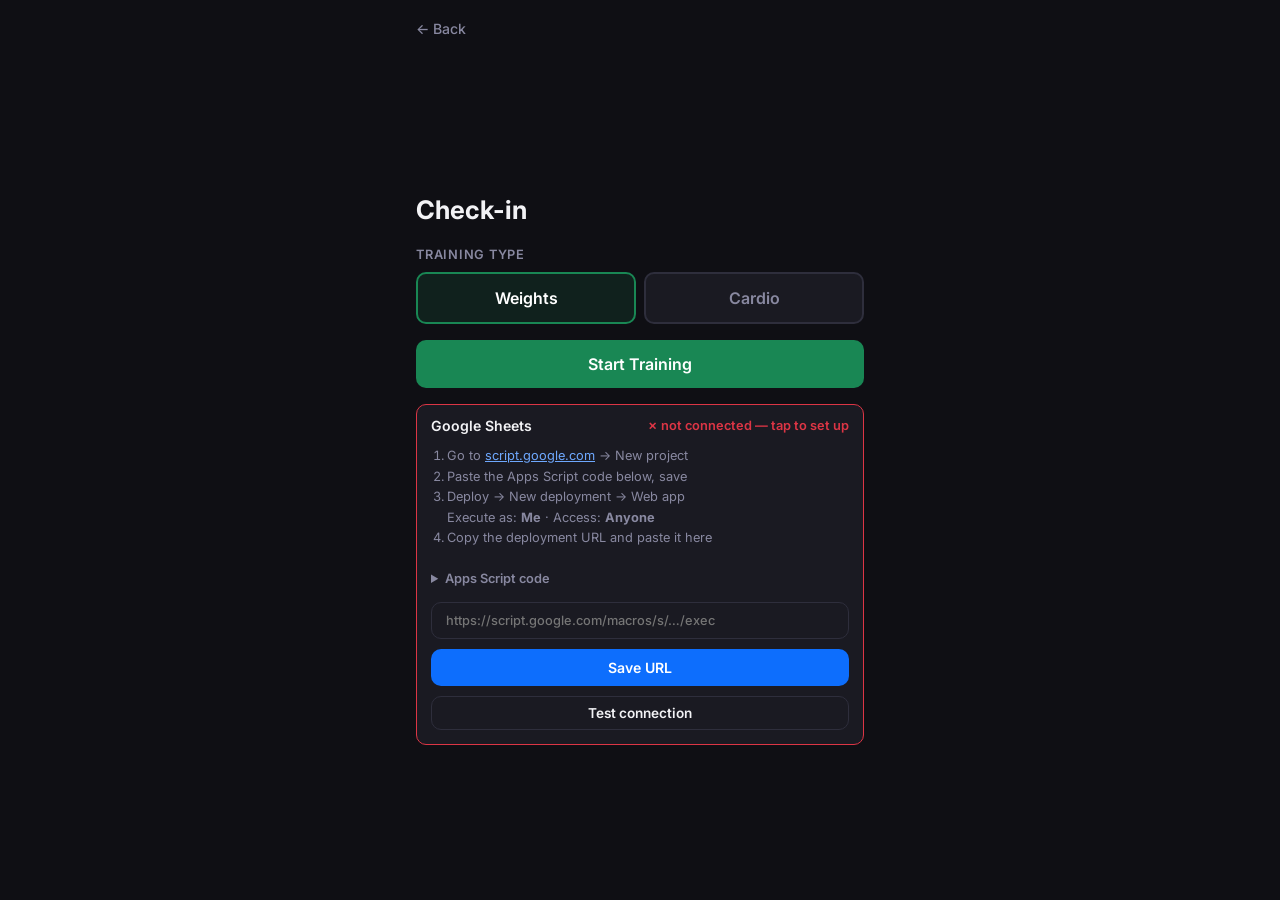
==== commit 14867b34: "Fix #1: remove text before DOCTYPE in checkin.html https://claude.ai/code/session_01BFb7x2h5q48DSb1D" ====
--- a/gymapps/checkin.html
+++ b/gymapps/checkin.html
@@ -1,5 +1,3 @@
-hier ist der Code:
-
 <!DOCTYPE html>
 <html lang="en">
 <head>
@@ -330,7 +328,7 @@
         <div class="sheets-body hidden" id="sheetsBody">
           <div class="setup-steps">
             <ol>
-              <li>Go to <a href="https://script.google.com" target="_blank">script.google.com</a> → New project</li>
+              <li>Go to <a href="https://script.google.com" target="_blank" rel="noopener noreferrer">script.google.com</a> → New project</li>
               <li>Paste the Apps Script code below, save</li>
               <li>Deploy → New deployment → Web app<br>Execute as: <strong>Me</strong> · Access: <strong>Anyone</strong></li>
               <li>Copy the deployment URL and paste it here</li>
@@ -436,7 +434,7 @@
     <div id="viewResume" class="hidden">
       <div class="resume-title">Active session found</div>
       <div class="resume-meta" id="resumeMeta"></div>
-      <button class="btn-success"   onclick="resumeSession()">Resume</button>
+      <button class="btn-success" id="btnResume" onclick="resumeSession()">Resume</button>
       <button class="btn-secondary" onclick="stopNow()">Stop now</button>
       <button class="btn-danger"    onclick="discardSession()">Discard</button>
     </div>
@@ -545,8 +543,10 @@
     };
 
     function storePending(p) {
-      const q = JSON.parse(localStorage.getItem('ci_pending') || '[]');
+      let q = JSON.parse(localStorage.getItem('ci_pending') || '[]');
+      q = q.filter(x => !(x.rowId === p.rowId && x.action === p.action));
       q.push(p);
+      if (q.length > 30) q = q.slice(-30);
       localStorage.setItem('ci_pending', JSON.stringify(q));
     }
 
@@ -619,8 +619,11 @@
         errEl.textContent = 'Please paste the Apps Script URL.';
         errEl.classList.remove('hidden'); return;
       }
-      if (!val.includes('script.google.com') && !val.startsWith('http')) {
-        errEl.textContent = 'URL must start with https://script.google.com/…';
+      try {
+        const u = new URL(val);
+        if (!u.hostname.endsWith('script.google.com') && !u.hostname.endsWith('script.googleusercontent.com')) throw new Error();
+      } catch {
+        errEl.textContent = 'Must be a script.google.com URL.';
         errEl.classList.remove('hidden'); return;
       }
       errEl.classList.add('hidden');
@@ -658,7 +661,7 @@
       if (url) {
         statusEl.textContent = 'checking…';
         statusEl.className   = 'sheets-toggle-status';
-        if (setupEl) { setupEl.classList.remove('not-configured'); setupEl.classList.add('connected'); }
+        if (setupEl) { setupEl.classList.remove('not-configured', 'connected'); }
         document.getElementById('sheetUrlInput').value = url;
       } else {
         statusEl.textContent = '✗ not connected — tap to set up';
@@ -670,13 +673,17 @@
 
     function applyLatestStatus(result) {
       const statusEl = document.getElementById('sheetsStatus');
+      const setupEl  = document.getElementById('sheets-setup-box');
       if (!result || !result.ok) {
         statusEl.textContent = '✗ unreachable';
         statusEl.className   = 'sheets-toggle-status err';
-        document.getElementById('sheets-setup-box').classList.add('not-configured');
+        setupEl.classList.add('not-configured');
+        setupEl.classList.remove('connected');
       } else {
-        statusEl.textContent = '✓ connected';
+        statusEl.textContent = '✓ reachable';
         statusEl.className   = 'sheets-toggle-status ok';
+        setupEl.classList.add('connected');
+        setupEl.classList.remove('not-configured');
       }
     }
 
@@ -745,8 +752,8 @@
     }
 
     function runActiveLoop() {
-      if (rafId) cancelAnimationFrame(rafId);
-      rafId = requestAnimationFrame(activeLoop);
+      if (rafId) clearTimeout(rafId);
+      activeLoop();
     }
 
     function activeLoop() {
@@ -768,17 +775,18 @@
         showSummaryView(elapsed);
         return;
       }
-      rafId = requestAnimationFrame(activeLoop);
+      rafId = setTimeout(activeLoop, 250);
     }
 
     function stopSession() {
-      if (rafId) cancelAnimationFrame(rafId);
+      if (rafId) clearTimeout(rafId);
       stopHB();
       summaryEndTs = Date.now();
       showSummaryView(timer.elapsed());
     }
 
     function stopNow() {
+      if (rafId) { clearTimeout(rafId); rafId = null; }
       const s = LS.load();
       timer.restore(s.startTs, s.pausedMs, s.pauseTs);
       sessionType  = s.type;
@@ -831,7 +839,7 @@
     }
 
     function resetToIdle() {
-      if (rafId) cancelAnimationFrame(rafId);
+      if (rafId) clearTimeout(rafId);
       stopHB();
       timer = new LiveTimer(); warned = false; autoStopped = false; summaryEndTs = null;
       document.getElementById('activeWarning').classList.add('hidden');
@@ -872,7 +880,8 @@
       sheetGet().then(data => {
         if (data && data.status === 'active' && !LS.load().startTs) {
           document.getElementById('resumeMeta').textContent =
-            `${data.type||'weights'} · started ${data.start} (cloud)`;
+            `${data.type||'weights'} · started ${data.start} (cloud — no local state)`;
+          document.getElementById('btnResume').disabled = true;
           showView('viewResume');
         }
       });
